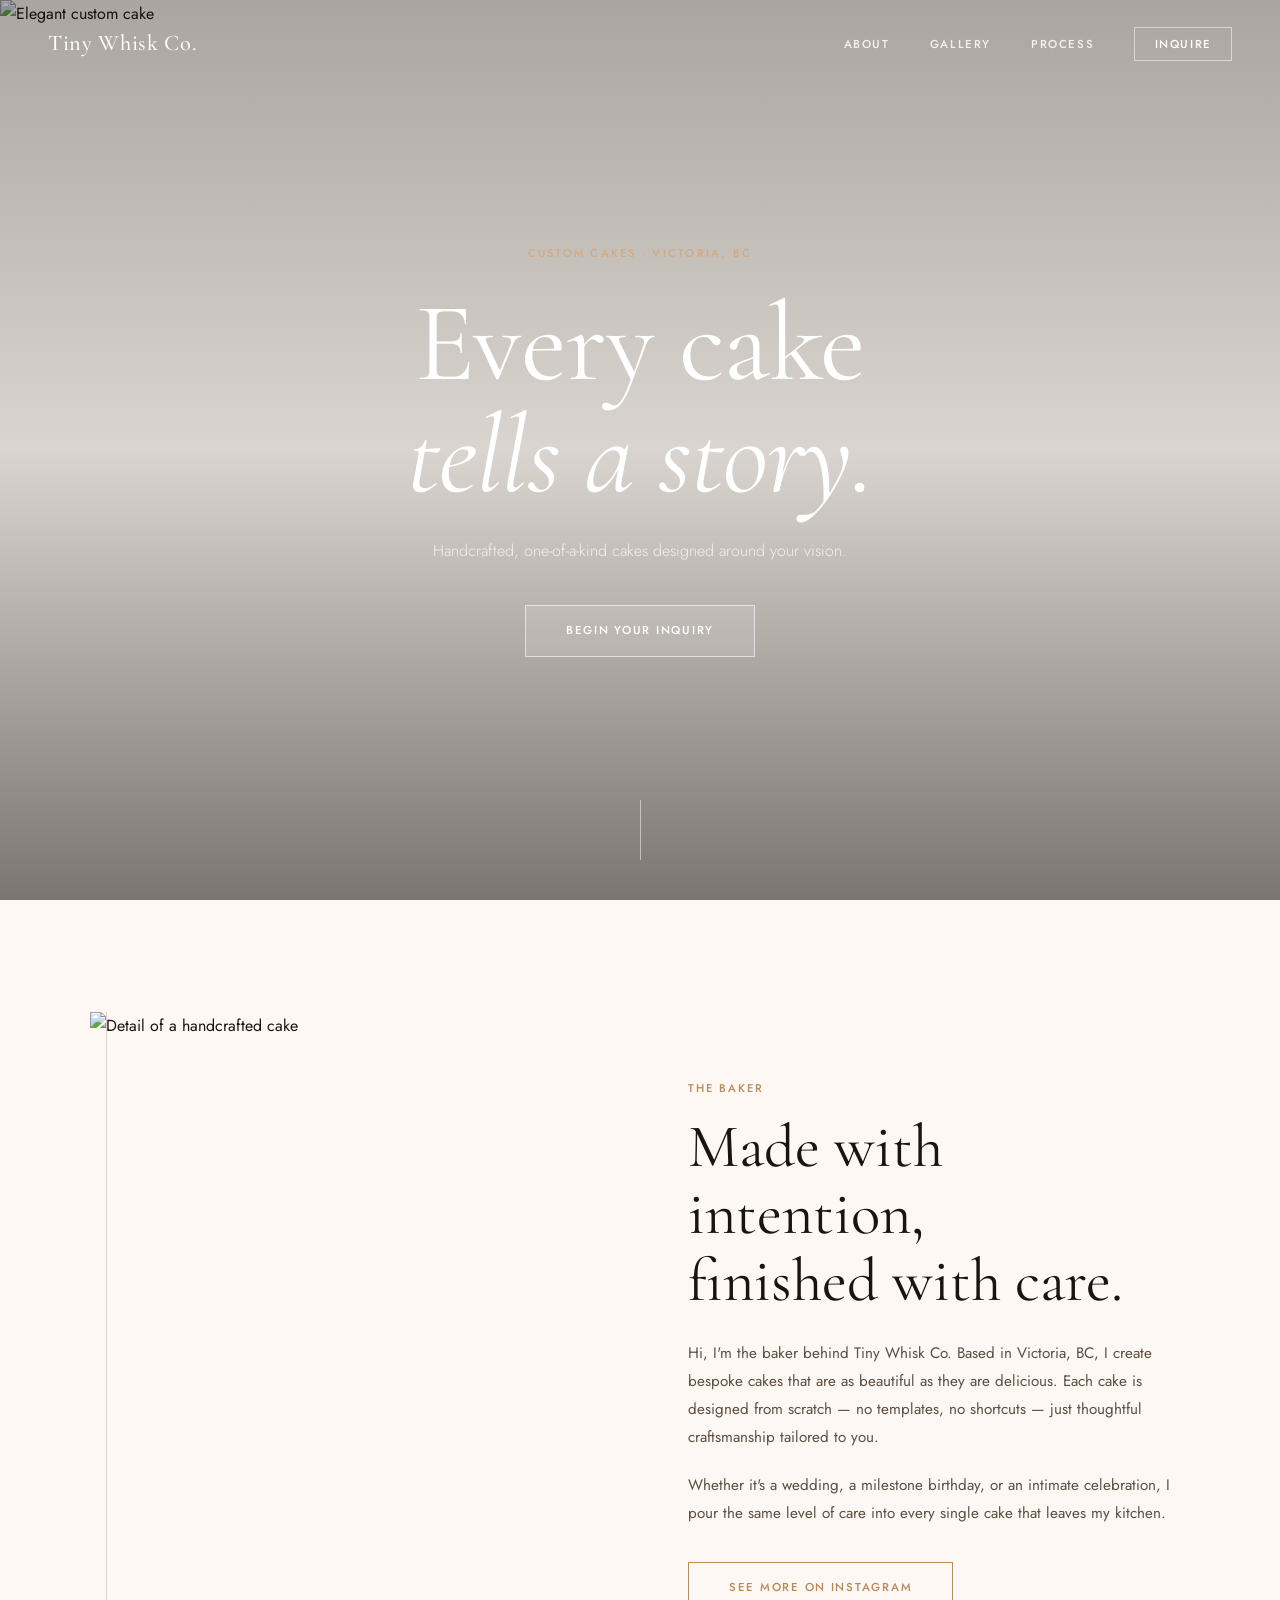
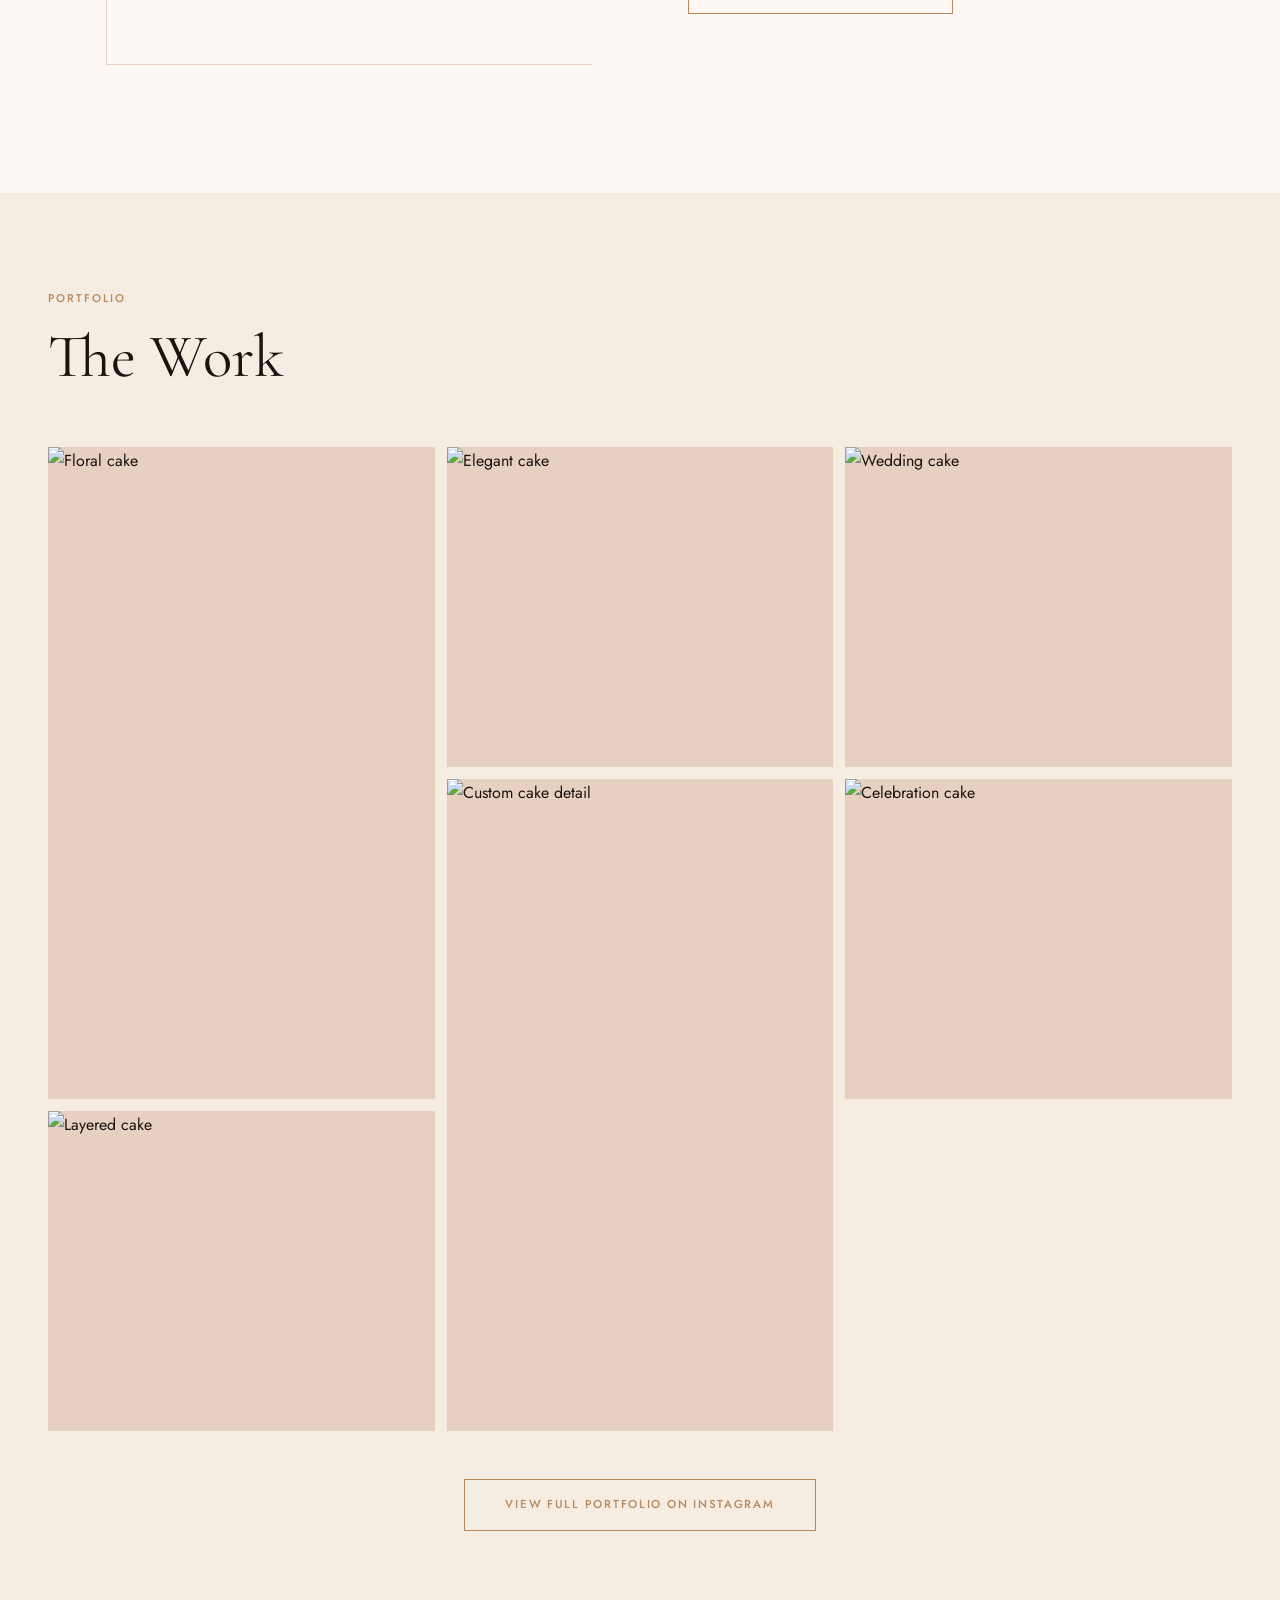
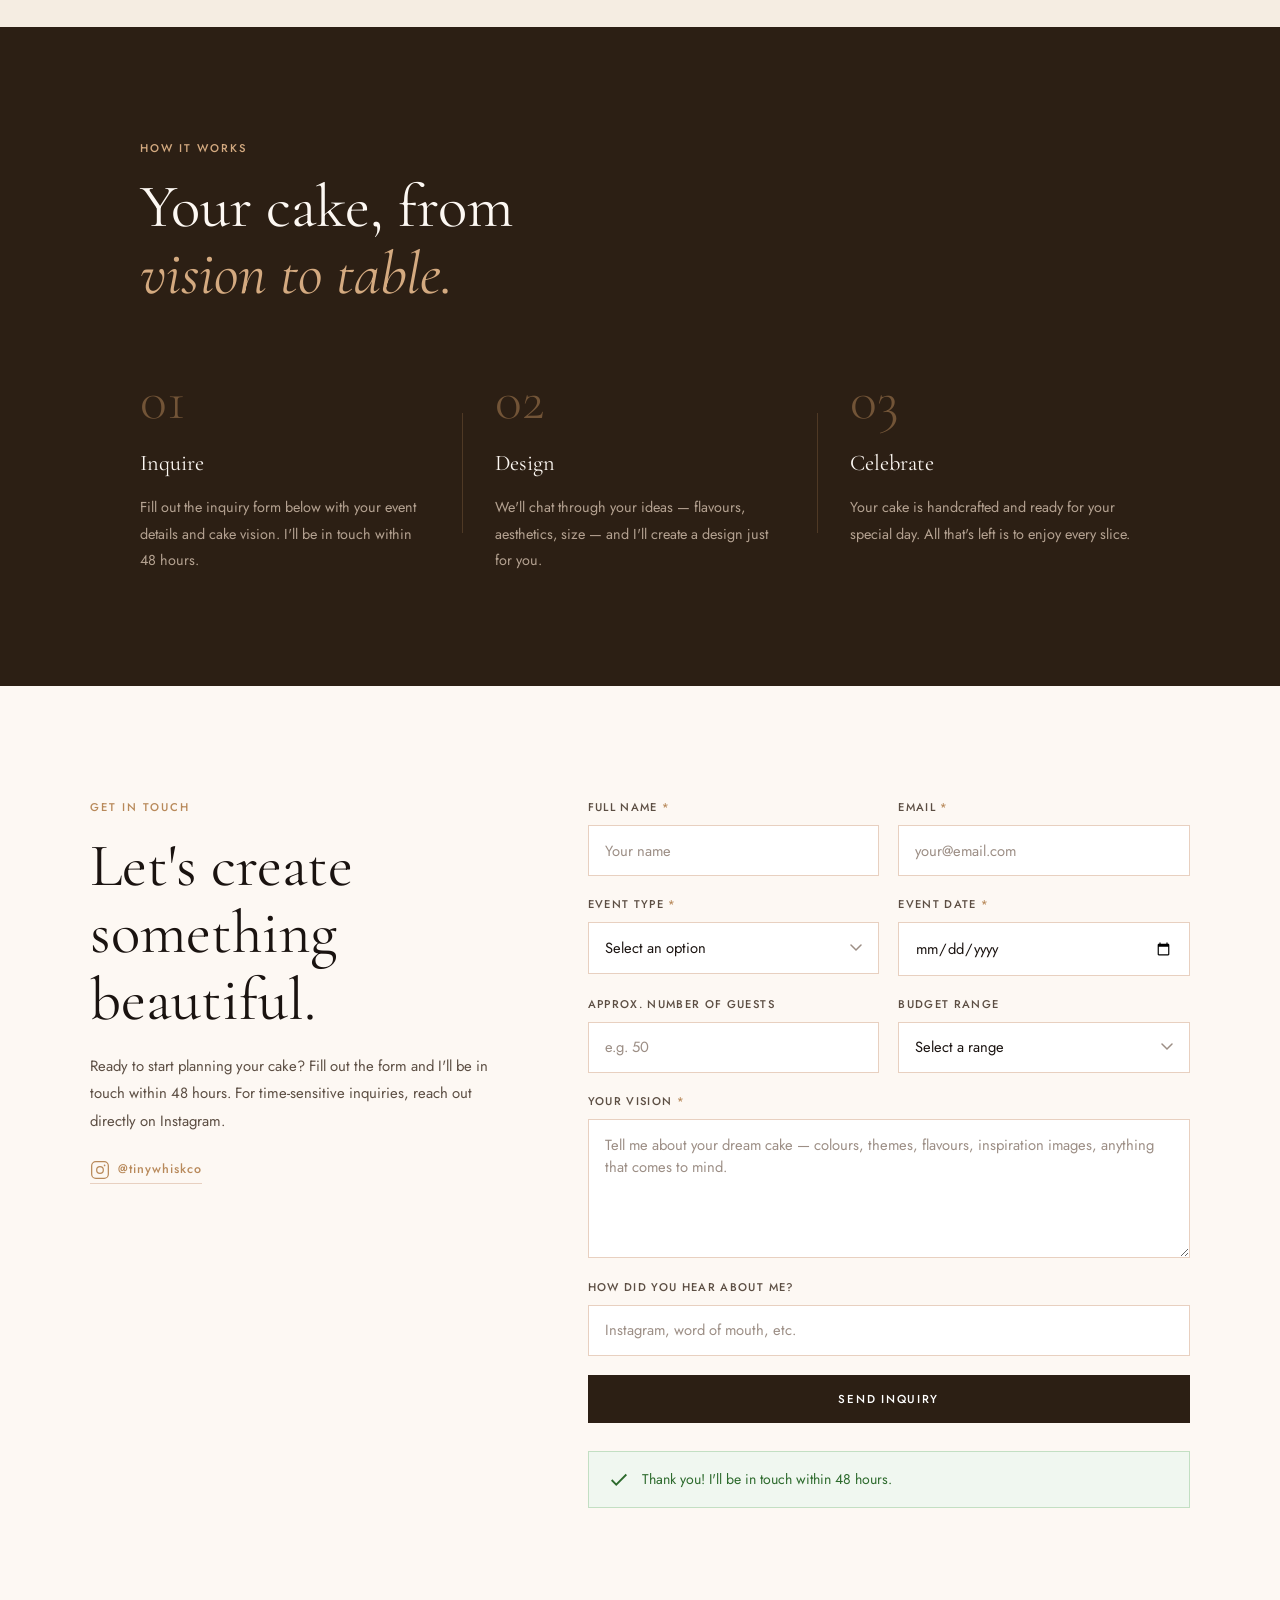
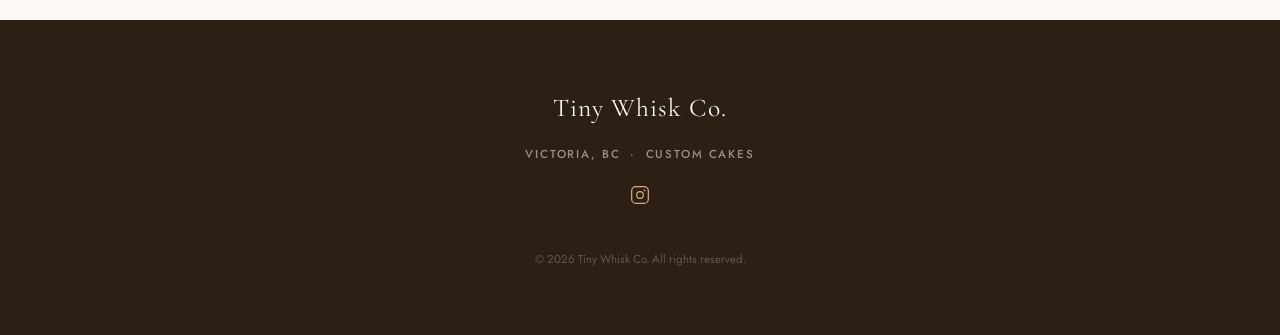
==== index.html @ 5c01516d "Initial website for Tiny Whisk Co. Includes hero, about, gallery, process, inquiry form, and footer " ====
<!DOCTYPE html>
<html lang="en">
<head>
  <meta charset="UTF-8" />
  <meta name="viewport" content="width=device-width, initial-scale=1.0" />
  <title>Tiny Whisk Co. — Custom Cakes, Victoria</title>
  <link rel="preconnect" href="https://fonts.googleapis.com" />
  <link rel="preconnect" href="https://fonts.gstatic.com" crossorigin />
  <link href="https://fonts.googleapis.com/css2?family=Cormorant+Garamond:ital,wght@0,300;0,400;0,500;0,600;1,300;1,400;1,500;1,600&family=Jost:wght@300;400;500;600&display=swap" rel="stylesheet" />
  <link rel="stylesheet" href="styles.css" />
</head>
<body>

  <!-- NAV -->
  <nav id="nav">
    <div class="nav-inner">
      <a href="#" class="nav-logo">Tiny Whisk Co.</a>
      <ul class="nav-links">
        <li><a href="#about">About</a></li>
        <li><a href="#gallery">Gallery</a></li>
        <li><a href="#process">Process</a></li>
        <li><a href="#inquire" class="nav-cta">Inquire</a></li>
      </ul>
      <button class="nav-hamburger" aria-label="Open menu">
        <span></span><span></span><span></span>
      </button>
    </div>
    <!-- Mobile menu -->
    <div class="nav-mobile">
      <ul>
        <li><a href="#about">About</a></li>
        <li><a href="#gallery">Gallery</a></li>
        <li><a href="#process">Process</a></li>
        <li><a href="#inquire">Inquire</a></li>
      </ul>
    </div>
  </nav>

  <!-- HERO -->
  <section id="hero">
    <div class="hero-media">
      <img
        src="https://images.unsplash.com/photo-1578985545062-69928b1d9587?w=1800&q=85&fit=crop"
        alt="Elegant custom cake"
        class="hero-img"
      />
      <div class="hero-overlay"></div>
    </div>
    <div class="hero-content">
      <p class="hero-eyebrow">Custom Cakes · Victoria, BC</p>
      <h1 class="hero-title">Every cake<br /><em>tells a story.</em></h1>
      <p class="hero-sub">Handcrafted, one-of-a-kind cakes designed around your vision.</p>
      <a href="#inquire" class="btn btn-light">Begin Your Inquiry</a>
    </div>
    <a href="#about" class="hero-scroll" aria-label="Scroll down">
      <span class="scroll-line"></span>
    </a>
  </section>

  <!-- ABOUT -->
  <section id="about">
    <div class="about-inner">
      <div class="about-image-wrap">
        <img
          src="https://images.unsplash.com/photo-1464349095431-e9a21285b5f3?w=900&q=85&fit=crop"
          alt="Detail of a handcrafted cake"
        />
      </div>
      <div class="about-text">
        <span class="label">The Baker</span>
        <h2>Made with intention,<br />finished with care.</h2>
        <p>
          Hi, I'm the baker behind Tiny Whisk Co. Based in Victoria, BC, I create
          bespoke cakes that are as beautiful as they are delicious. Each cake is
          designed from scratch — no templates, no shortcuts — just thoughtful
          craftsmanship tailored to you.
        </p>
        <p>
          Whether it's a wedding, a milestone birthday, or an intimate celebration,
          I pour the same level of care into every single cake that leaves my kitchen.
        </p>
        <a href="https://www.instagram.com/tinywhiskco" target="_blank" rel="noopener" class="btn btn-outline">
          See More on Instagram
        </a>
      </div>
    </div>
  </section>

  <!-- GALLERY -->
  <section id="gallery">
    <div class="section-header">
      <span class="label">Portfolio</span>
      <h2>The Work</h2>
    </div>
    <div class="gallery-grid">
      <div class="gallery-item tall">
        <img src="https://images.unsplash.com/photo-1621303837174-89787a7d4729?w=700&q=85&fit=crop" alt="Floral cake" />
      </div>
      <div class="gallery-item">
        <img src="https://images.unsplash.com/photo-1535141192574-5d4897c12636?w=700&q=85&fit=crop" alt="Elegant cake" />
      </div>
      <div class="gallery-item">
        <img src="https://images.unsplash.com/photo-1562440499-64c9a111f713?w=700&q=85&fit=crop" alt="Wedding cake" />
      </div>
      <div class="gallery-item tall">
        <img src="https://images.unsplash.com/photo-1586788680434-30d324b2d46f?w=700&q=85&fit=crop" alt="Custom cake detail" />
      </div>
      <div class="gallery-item">
        <img src="https://images.unsplash.com/photo-1571115177098-24ec42ed204d?w=700&q=85&fit=crop" alt="Celebration cake" />
      </div>
      <div class="gallery-item">
        <img src="https://images.unsplash.com/photo-1612809079591-3b4b96d59696?w=700&q=85&fit=crop" alt="Layered cake" />
      </div>
    </div>
    <div class="gallery-footer">
      <a href="https://www.instagram.com/tinywhiskco" target="_blank" rel="noopener" class="btn btn-outline">
        View Full Portfolio on Instagram
      </a>
    </div>
  </section>

  <!-- PROCESS -->
  <section id="process">
    <div class="process-inner">
      <div class="section-header section-header--light">
        <span class="label label--light">How It Works</span>
        <h2>Your cake, from<br /><em>vision to table.</em></h2>
      </div>
      <div class="process-steps">
        <div class="step">
          <div class="step-number">01</div>
          <h3>Inquire</h3>
          <p>Fill out the inquiry form below with your event details and cake vision. I'll be in touch within 48 hours.</p>
        </div>
        <div class="step-divider"></div>
        <div class="step">
          <div class="step-number">02</div>
          <h3>Design</h3>
          <p>We'll chat through your ideas — flavours, aesthetics, size — and I'll create a design just for you.</p>
        </div>
        <div class="step-divider"></div>
        <div class="step">
          <div class="step-number">03</div>
          <h3>Celebrate</h3>
          <p>Your cake is handcrafted and ready for your special day. All that's left is to enjoy every slice.</p>
        </div>
      </div>
    </div>
  </section>

  <!-- INQUIRY FORM -->
  <section id="inquire">
    <div class="inquire-inner">
      <div class="inquire-text">
        <span class="label">Get in Touch</span>
        <h2>Let's create<br />something beautiful.</h2>
        <p>Ready to start planning your cake? Fill out the form and I'll be in touch within 48 hours. For time-sensitive inquiries, reach out directly on Instagram.</p>
        <a href="https://www.instagram.com/tinywhiskco" target="_blank" rel="noopener" class="inquire-instagram">
          <svg width="20" height="20" viewBox="0 0 24 24" fill="none" stroke="currentColor" stroke-width="1.5"><rect x="2" y="2" width="20" height="20" rx="5"/><circle cx="12" cy="12" r="4"/><circle cx="17.5" cy="6.5" r="1" fill="currentColor" stroke="none"/></svg>
          @tinywhiskco
        </a>
      </div>
      <form id="inquiry-form" class="inquire-form" novalidate>
        <div class="form-row">
          <div class="form-group">
            <label for="name">Full Name <span>*</span></label>
            <input type="text" id="name" name="name" required placeholder="Your name" />
          </div>
          <div class="form-group">
            <label for="email">Email <span>*</span></label>
            <input type="email" id="email" name="email" required placeholder="your@email.com" />
          </div>
        </div>
        <div class="form-row">
          <div class="form-group">
            <label for="event-type">Event Type <span>*</span></label>
            <select id="event-type" name="event-type" required>
              <option value="" disabled selected>Select an option</option>
              <option>Wedding</option>
              <option>Birthday</option>
              <option>Baby Shower</option>
              <option>Anniversary</option>
              <option>Corporate Event</option>
              <option>Other</option>
            </select>
          </div>
          <div class="form-group">
            <label for="event-date">Event Date <span>*</span></label>
            <input type="date" id="event-date" name="event-date" required />
          </div>
        </div>
        <div class="form-row">
          <div class="form-group">
            <label for="servings">Approx. Number of Guests</label>
            <input type="number" id="servings" name="servings" placeholder="e.g. 50" min="1" />
          </div>
          <div class="form-group">
            <label for="budget">Budget Range</label>
            <select id="budget" name="budget">
              <option value="" disabled selected>Select a range</option>
              <option>$150 – $300</option>
              <option>$300 – $500</option>
              <option>$500 – $800</option>
              <option>$800+</option>
              <option>Not sure yet</option>
            </select>
          </div>
        </div>
        <div class="form-group">
          <label for="vision">Your Vision <span>*</span></label>
          <textarea id="vision" name="vision" required placeholder="Tell me about your dream cake — colours, themes, flavours, inspiration images, anything that comes to mind." rows="5"></textarea>
        </div>
        <div class="form-group">
          <label for="referral">How did you hear about me?</label>
          <input type="text" id="referral" name="referral" placeholder="Instagram, word of mouth, etc." />
        </div>
        <button type="submit" class="btn btn-dark btn-full">Send Inquiry</button>
        <div id="form-success" class="form-success" hidden>
          <svg width="22" height="22" viewBox="0 0 24 24" fill="none" stroke="currentColor" stroke-width="2"><path d="M20 6L9 17l-5-5"/></svg>
          Thank you! I'll be in touch within 48 hours.
        </div>
      </form>
    </div>
  </section>

  <!-- FOOTER -->
  <footer>
    <div class="footer-inner">
      <p class="footer-logo">Tiny Whisk Co.</p>
      <p class="footer-location">Victoria, BC &nbsp;·&nbsp; Custom Cakes</p>
      <a href="https://www.instagram.com/tinywhiskco" target="_blank" rel="noopener" class="footer-ig" aria-label="Instagram">
        <svg width="20" height="20" viewBox="0 0 24 24" fill="none" stroke="currentColor" stroke-width="1.5"><rect x="2" y="2" width="20" height="20" rx="5"/><circle cx="12" cy="12" r="4"/><circle cx="17.5" cy="6.5" r="1" fill="currentColor" stroke="none"/></svg>
      </a>
      <p class="footer-copy">&copy; 2026 Tiny Whisk Co. All rights reserved.</p>
    </div>
  </footer>

  <script src="script.js"></script>
</body>
</html>
---- styles.css ----
/* =========================================
   TINY WHISK CO. — styles.css
   ========================================= */

/* --- Reset & Base --- */
*, *::before, *::after { box-sizing: border-box; margin: 0; padding: 0; }

:root {
  --cream:      #FDF8F3;
  --cream-deep: #F5EDE2;
  --blush:      #E8D0C0;
  --gold:       #B8895A;
  --gold-light: #D4AA80;
  --bark:       #2C1F14;
  --text:       #1A1310;
  --text-mid:   #5C4E43;
  --text-light: #9C8E85;
  --white:      #FFFFFF;

  --font-serif: 'Cormorant Garamond', Georgia, serif;
  --font-sans:  'Jost', system-ui, sans-serif;

  --ease:       cubic-bezier(0.25, 0.1, 0.25, 1);
  --ease-out:   cubic-bezier(0.0, 0.0, 0.2, 1);
}

html { scroll-behavior: smooth; }

body {
  font-family: var(--font-sans);
  background: var(--cream);
  color: var(--text);
  font-size: 16px;
  line-height: 1.7;
  overflow-x: hidden;
  -webkit-font-smoothing: antialiased;
}

img { display: block; width: 100%; height: 100%; object-fit: cover; }

a { text-decoration: none; color: inherit; }

/* --- Typography helpers --- */
.label {
  display: block;
  font-family: var(--font-sans);
  font-size: 0.7rem;
  font-weight: 500;
  letter-spacing: 0.18em;
  text-transform: uppercase;
  color: var(--gold);
  margin-bottom: 1rem;
}
.label--light { color: var(--gold-light); }

h2 {
  font-family: var(--font-serif);
  font-size: clamp(2.2rem, 5vw, 3.8rem);
  font-weight: 400;
  line-height: 1.1;
  color: var(--text);
}
h2 em { font-style: italic; }

h3 {
  font-family: var(--font-serif);
  font-size: 1.5rem;
  font-weight: 400;
}

p {
  font-size: 0.95rem;
  color: var(--text-mid);
  line-height: 1.85;
}

/* --- Buttons --- */
.btn {
  display: inline-block;
  font-family: var(--font-sans);
  font-size: 0.72rem;
  font-weight: 500;
  letter-spacing: 0.15em;
  text-transform: uppercase;
  padding: 0.95rem 2.5rem;
  border: 1px solid transparent;
  transition: all 0.3s var(--ease);
  cursor: pointer;
}

.btn-light {
  background: rgba(255,255,255,0.12);
  border-color: rgba(255,255,255,0.6);
  color: var(--white);
  backdrop-filter: blur(6px);
}
.btn-light:hover {
  background: var(--white);
  color: var(--text);
  border-color: var(--white);
}

.btn-outline {
  background: transparent;
  border-color: var(--gold);
  color: var(--gold);
}
.btn-outline:hover {
  background: var(--gold);
  color: var(--white);
}

.btn-dark {
  background: var(--bark);
  border-color: var(--bark);
  color: var(--white);
}
.btn-dark:hover {
  background: var(--text);
  border-color: var(--text);
}

.btn-full { width: 100%; text-align: center; }

/* =========================================
   NAV
   ========================================= */
#nav {
  position: fixed;
  top: 0; left: 0; right: 0;
  z-index: 100;
  transition: background 0.4s var(--ease), box-shadow 0.4s var(--ease);
}
#nav.scrolled {
  background: rgba(253, 248, 243, 0.96);
  backdrop-filter: blur(12px);
  box-shadow: 0 1px 0 rgba(0,0,0,0.06);
}

.nav-inner {
  max-width: 1280px;
  margin: 0 auto;
  padding: 1.5rem 3rem;
  display: flex;
  align-items: center;
  justify-content: space-between;
}

.nav-logo {
  font-family: var(--font-serif);
  font-size: 1.4rem;
  font-weight: 500;
  color: var(--white);
  letter-spacing: 0.03em;
  transition: color 0.3s;
}
#nav.scrolled .nav-logo { color: var(--text); }

.nav-links {
  display: flex;
  list-style: none;
  gap: 2.5rem;
  align-items: center;
}
.nav-links a {
  font-size: 0.72rem;
  font-weight: 500;
  letter-spacing: 0.14em;
  text-transform: uppercase;
  color: rgba(255,255,255,0.85);
  transition: color 0.2s;
}
.nav-links a:hover { color: var(--white); }
#nav.scrolled .nav-links a { color: var(--text-mid); }
#nav.scrolled .nav-links a:hover { color: var(--text); }

.nav-cta {
  border: 1px solid rgba(255,255,255,0.5) !important;
  padding: 0.5rem 1.2rem;
  color: var(--white) !important;
  transition: background 0.2s, color 0.2s !important;
}
.nav-cta:hover { background: var(--white); color: var(--text) !important; }
#nav.scrolled .nav-cta {
  border-color: var(--gold) !important;
  color: var(--gold) !important;
}
#nav.scrolled .nav-cta:hover {
  background: var(--gold);
  color: var(--white) !important;
}

/* hamburger — hidden on desktop */
.nav-hamburger {
  display: none;
  flex-direction: column;
  gap: 5px;
  background: none;
  border: none;
  cursor: pointer;
  padding: 4px;
}
.nav-hamburger span {
  display: block;
  width: 24px;
  height: 1.5px;
  background: var(--white);
  transition: background 0.3s;
}
#nav.scrolled .nav-hamburger span { background: var(--text); }

/* mobile menu */
.nav-mobile {
  display: none;
  background: var(--cream);
  padding: 1.5rem 2rem 2rem;
  box-shadow: 0 8px 24px rgba(0,0,0,0.08);
}
.nav-mobile ul { list-style: none; }
.nav-mobile ul li { border-bottom: 1px solid var(--cream-deep); }
.nav-mobile ul li a {
  display: block;
  padding: 1rem 0;
  font-size: 0.78rem;
  font-weight: 500;
  letter-spacing: 0.14em;
  text-transform: uppercase;
  color: var(--text-mid);
}
.nav-mobile.open { display: block; }

/* =========================================
   HERO
   ========================================= */
#hero {
  position: relative;
  height: 100vh;
  min-height: 600px;
  display: flex;
  align-items: center;
  justify-content: center;
}

.hero-media {
  position: absolute;
  inset: 0;
}
.hero-img {
  width: 100%;
  height: 100%;
  object-fit: cover;
  object-position: center 30%;
}
.hero-overlay {
  position: absolute;
  inset: 0;
  background: linear-gradient(
    to bottom,
    rgba(18,10,5,0.35) 0%,
    rgba(18,10,5,0.15) 50%,
    rgba(18,10,5,0.55) 100%
  );
}

.hero-content {
  position: relative;
  z-index: 2;
  text-align: center;
  padding: 2rem;
  max-width: 700px;
  animation: fadeUp 1.2s var(--ease-out) both;
}
.hero-eyebrow {
  font-size: 0.7rem;
  font-weight: 500;
  letter-spacing: 0.2em;
  text-transform: uppercase;
  color: var(--gold-light);
  margin-bottom: 1.5rem;
}
.hero-title {
  font-family: var(--font-serif);
  font-size: clamp(3.5rem, 9vw, 7rem);
  font-weight: 400;
  line-height: 1.0;
  color: var(--white);
  margin-bottom: 1.5rem;
  letter-spacing: -0.01em;
}
.hero-title em { font-style: italic; }
.hero-sub {
  font-size: 1rem;
  color: rgba(255,255,255,0.8);
  margin-bottom: 2.5rem;
  font-weight: 300;
}
.hero-scroll {
  position: absolute;
  bottom: 2.5rem;
  left: 50%;
  transform: translateX(-50%);
  z-index: 2;
  display: flex;
  align-items: center;
  justify-content: center;
}
.scroll-line {
  display: block;
  width: 1px;
  height: 60px;
  background: rgba(255,255,255,0.5);
  animation: scrollPulse 2s ease-in-out infinite;
}

/* =========================================
   ABOUT
   ========================================= */
#about {
  padding: 7rem 3rem;
  background: var(--cream);
}
.about-inner {
  max-width: 1100px;
  margin: 0 auto;
  display: grid;
  grid-template-columns: 1fr 1fr;
  gap: 6rem;
  align-items: center;
}
.about-image-wrap {
  position: relative;
  aspect-ratio: 3 / 4;
  overflow: hidden;
}
.about-image-wrap img {
  transition: transform 0.8s var(--ease);
}
.about-image-wrap:hover img { transform: scale(1.04); }

.about-image-wrap::before {
  content: '';
  position: absolute;
  inset: -16px -16px 16px 16px;
  border: 1px solid var(--blush);
  z-index: -1;
}

.about-text h2 { margin-bottom: 1.5rem; }
.about-text p { margin-bottom: 1.2rem; }
.about-text .btn { margin-top: 1rem; }

/* =========================================
   GALLERY
   ========================================= */
#gallery {
  padding: 6rem 3rem;
  background: var(--cream-deep);
}
.section-header {
  max-width: 1280px;
  margin: 0 auto 3.5rem;
}
.section-header h2 { margin-top: 0; }

.gallery-grid {
  max-width: 1280px;
  margin: 0 auto;
  display: grid;
  grid-template-columns: repeat(3, 1fr);
  grid-auto-rows: 320px;
  gap: 12px;
}
.gallery-item {
  overflow: hidden;
  background: var(--blush);
}
.gallery-item img {
  transition: transform 0.7s var(--ease);
}
.gallery-item:hover img { transform: scale(1.06); }
.gallery-item.tall { grid-row: span 2; }

.gallery-footer {
  max-width: 1280px;
  margin: 3rem auto 0;
  text-align: center;
}

/* =========================================
   PROCESS
   ========================================= */
#process {
  padding: 7rem 3rem;
  background: var(--bark);
}
.process-inner {
  max-width: 1000px;
  margin: 0 auto;
}
.section-header--light h2 { color: var(--cream); }
.section-header--light h2 em { color: var(--gold-light); }

.process-steps {
  display: flex;
  align-items: flex-start;
  gap: 0;
  margin-top: 4rem;
}
.step {
  flex: 1;
  padding: 0 2rem;
}
.step:first-child { padding-left: 0; }
.step:last-child { padding-right: 0; }

.step-number {
  font-family: var(--font-serif);
  font-size: 3.5rem;
  font-weight: 300;
  color: var(--gold);
  opacity: 0.5;
  line-height: 1;
  margin-bottom: 1rem;
}
.step h3 {
  color: var(--cream);
  margin-bottom: 0.75rem;
  font-size: 1.4rem;
}
.step p {
  color: rgba(253, 232, 212, 0.65);
  font-size: 0.9rem;
}

.step-divider {
  width: 1px;
  height: 120px;
  background: rgba(184, 137, 90, 0.25);
  align-self: center;
  flex-shrink: 0;
}

/* =========================================
   INQUIRY
   ========================================= */
#inquire {
  padding: 7rem 3rem;
  background: var(--cream);
}
.inquire-inner {
  max-width: 1100px;
  margin: 0 auto;
  display: grid;
  grid-template-columns: 1fr 1.5fr;
  gap: 6rem;
  align-items: start;
}
.inquire-text h2 { margin-bottom: 1.2rem; }
.inquire-text p { margin-bottom: 1.5rem; font-size: 0.93rem; }

.inquire-instagram {
  display: inline-flex;
  align-items: center;
  gap: 0.5rem;
  font-size: 0.78rem;
  font-weight: 500;
  letter-spacing: 0.08em;
  color: var(--gold);
  border-bottom: 1px solid var(--blush);
  padding-bottom: 2px;
  transition: color 0.2s, border-color 0.2s;
}
.inquire-instagram:hover { color: var(--text); border-color: var(--text); }

/* Form */
.inquire-form {
  display: flex;
  flex-direction: column;
  gap: 1.2rem;
}
.form-row {
  display: grid;
  grid-template-columns: 1fr 1fr;
  gap: 1.2rem;
}
.form-group {
  display: flex;
  flex-direction: column;
  gap: 0.5rem;
}
.form-group label {
  font-size: 0.7rem;
  font-weight: 500;
  letter-spacing: 0.12em;
  text-transform: uppercase;
  color: var(--text-mid);
}
.form-group label span { color: var(--gold); }

.form-group input,
.form-group select,
.form-group textarea {
  font-family: var(--font-sans);
  font-size: 0.92rem;
  color: var(--text);
  background: var(--white);
  border: 1px solid var(--blush);
  padding: 0.85rem 1rem;
  outline: none;
  transition: border-color 0.2s;
  -webkit-appearance: none;
  border-radius: 0;
  width: 100%;
}
.form-group input::placeholder,
.form-group textarea::placeholder { color: var(--text-light); }

.form-group input:focus,
.form-group select:focus,
.form-group textarea:focus {
  border-color: var(--gold);
}
.form-group input.error,
.form-group select.error,
.form-group textarea.error {
  border-color: #c0392b;
}

.form-group textarea { resize: vertical; }
.form-group select { cursor: pointer; background-image: url("data:image/svg+xml,%3Csvg xmlns='http://www.w3.org/2000/svg' width='12' height='8' viewBox='0 0 12 8'%3E%3Cpath d='M1 1l5 5 5-5' stroke='%239C8E85' stroke-width='1.5' fill='none' stroke-linecap='round'/%3E%3C/svg%3E"); background-repeat: no-repeat; background-position: right 1rem center; padding-right: 2.5rem; }

.form-success {
  display: flex;
  align-items: center;
  gap: 0.75rem;
  padding: 1rem 1.2rem;
  background: #f0f7f0;
  border: 1px solid #c3dfc3;
  color: #2d6a2d;
  font-size: 0.88rem;
  margin-top: 0.5rem;
}

/* =========================================
   FOOTER
   ========================================= */
footer {
  background: var(--bark);
  padding: 4rem 3rem;
}
.footer-inner {
  max-width: 600px;
  margin: 0 auto;
  text-align: center;
  display: flex;
  flex-direction: column;
  align-items: center;
  gap: 0.75rem;
}
.footer-logo {
  font-family: var(--font-serif);
  font-size: 1.6rem;
  font-weight: 400;
  color: var(--cream);
  letter-spacing: 0.04em;
}
.footer-location {
  font-size: 0.72rem;
  font-weight: 500;
  letter-spacing: 0.16em;
  text-transform: uppercase;
  color: var(--text-light);
}
.footer-ig {
  color: var(--gold-light);
  margin: 0.5rem 0;
  transition: color 0.2s;
}
.footer-ig:hover { color: var(--white); }
.footer-copy {
  font-size: 0.72rem;
  color: rgba(156,142,133,0.5);
  margin-top: 1rem;
}

/* =========================================
   ANIMATIONS
   ========================================= */
@keyframes fadeUp {
  from { opacity: 0; transform: translateY(24px); }
  to   { opacity: 1; transform: translateY(0); }
}
@keyframes scrollPulse {
  0%, 100% { opacity: 0.5; transform: scaleY(1); }
  50%       { opacity: 1;   transform: scaleY(1.2); transform-origin: top; }
}

.fade-up {
  opacity: 0;
  transform: translateY(30px);
  transition: opacity 0.8s var(--ease-out), transform 0.8s var(--ease-out);
}
.fade-up.visible {
  opacity: 1;
  transform: translateY(0);
}

/* =========================================
   RESPONSIVE
   ========================================= */
@media (max-width: 900px) {
  .nav-inner { padding: 1.2rem 2rem; }
  .nav-links { display: none; }
  .nav-hamburger { display: flex; }

  #about { padding: 5rem 2rem; }
  .about-inner {
    grid-template-columns: 1fr;
    gap: 3rem;
  }
  .about-image-wrap { aspect-ratio: 4 / 3; }

  #gallery { padding: 5rem 2rem; }
  .gallery-grid {
    grid-template-columns: repeat(2, 1fr);
    grid-auto-rows: 260px;
  }

  #process { padding: 5rem 2rem; }
  .process-steps {
    flex-direction: column;
    gap: 2.5rem;
  }
  .step { padding: 0; }
  .step-divider { width: 60px; height: 1px; }

  #inquire { padding: 5rem 2rem; }
  .inquire-inner {
    grid-template-columns: 1fr;
    gap: 3rem;
  }

  footer { padding: 3rem 2rem; }
}

@media (max-width: 600px) {
  .hero-title { font-size: clamp(3rem, 14vw, 5rem); }

  .gallery-grid {
    grid-template-columns: 1fr;
    grid-auto-rows: 280px;
  }
  .gallery-item.tall { grid-row: span 1; }

  .form-row { grid-template-columns: 1fr; }

  #about, #gallery, #process, #inquire { padding: 4rem 1.5rem; }
}
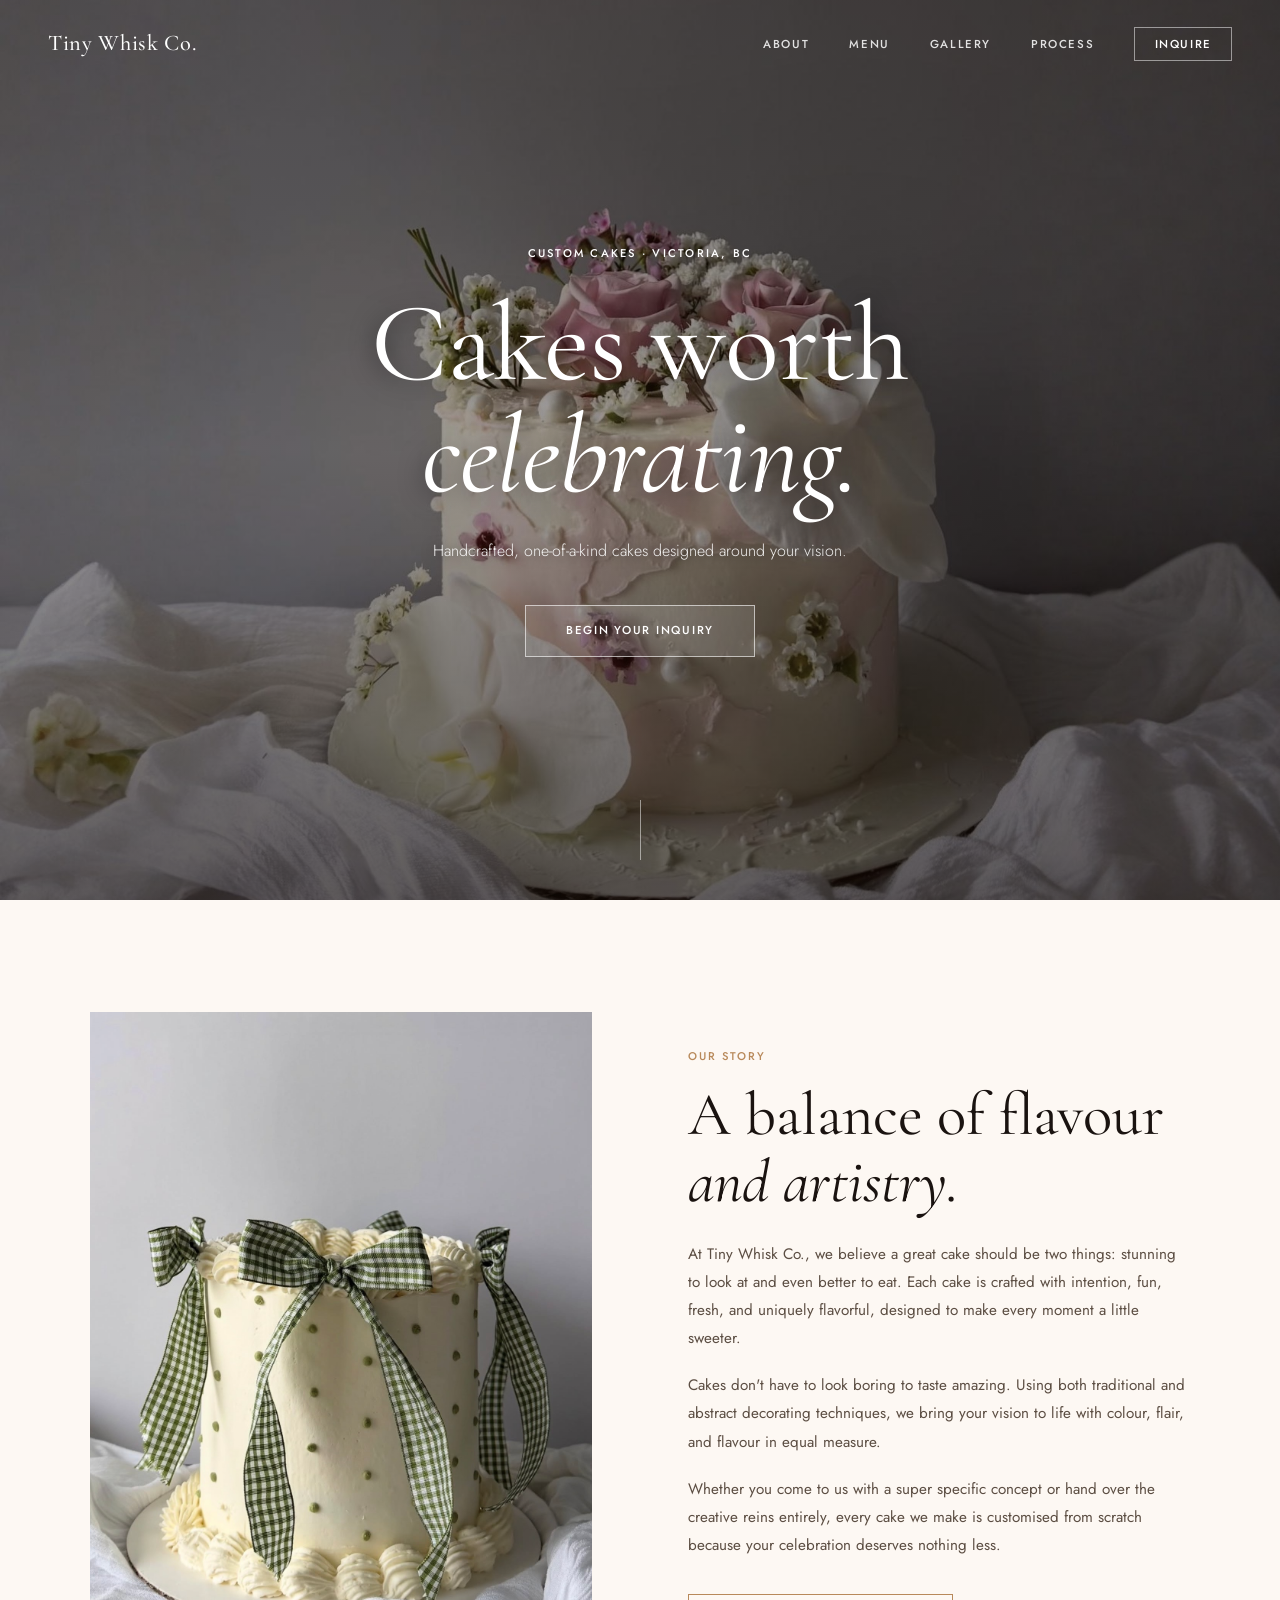
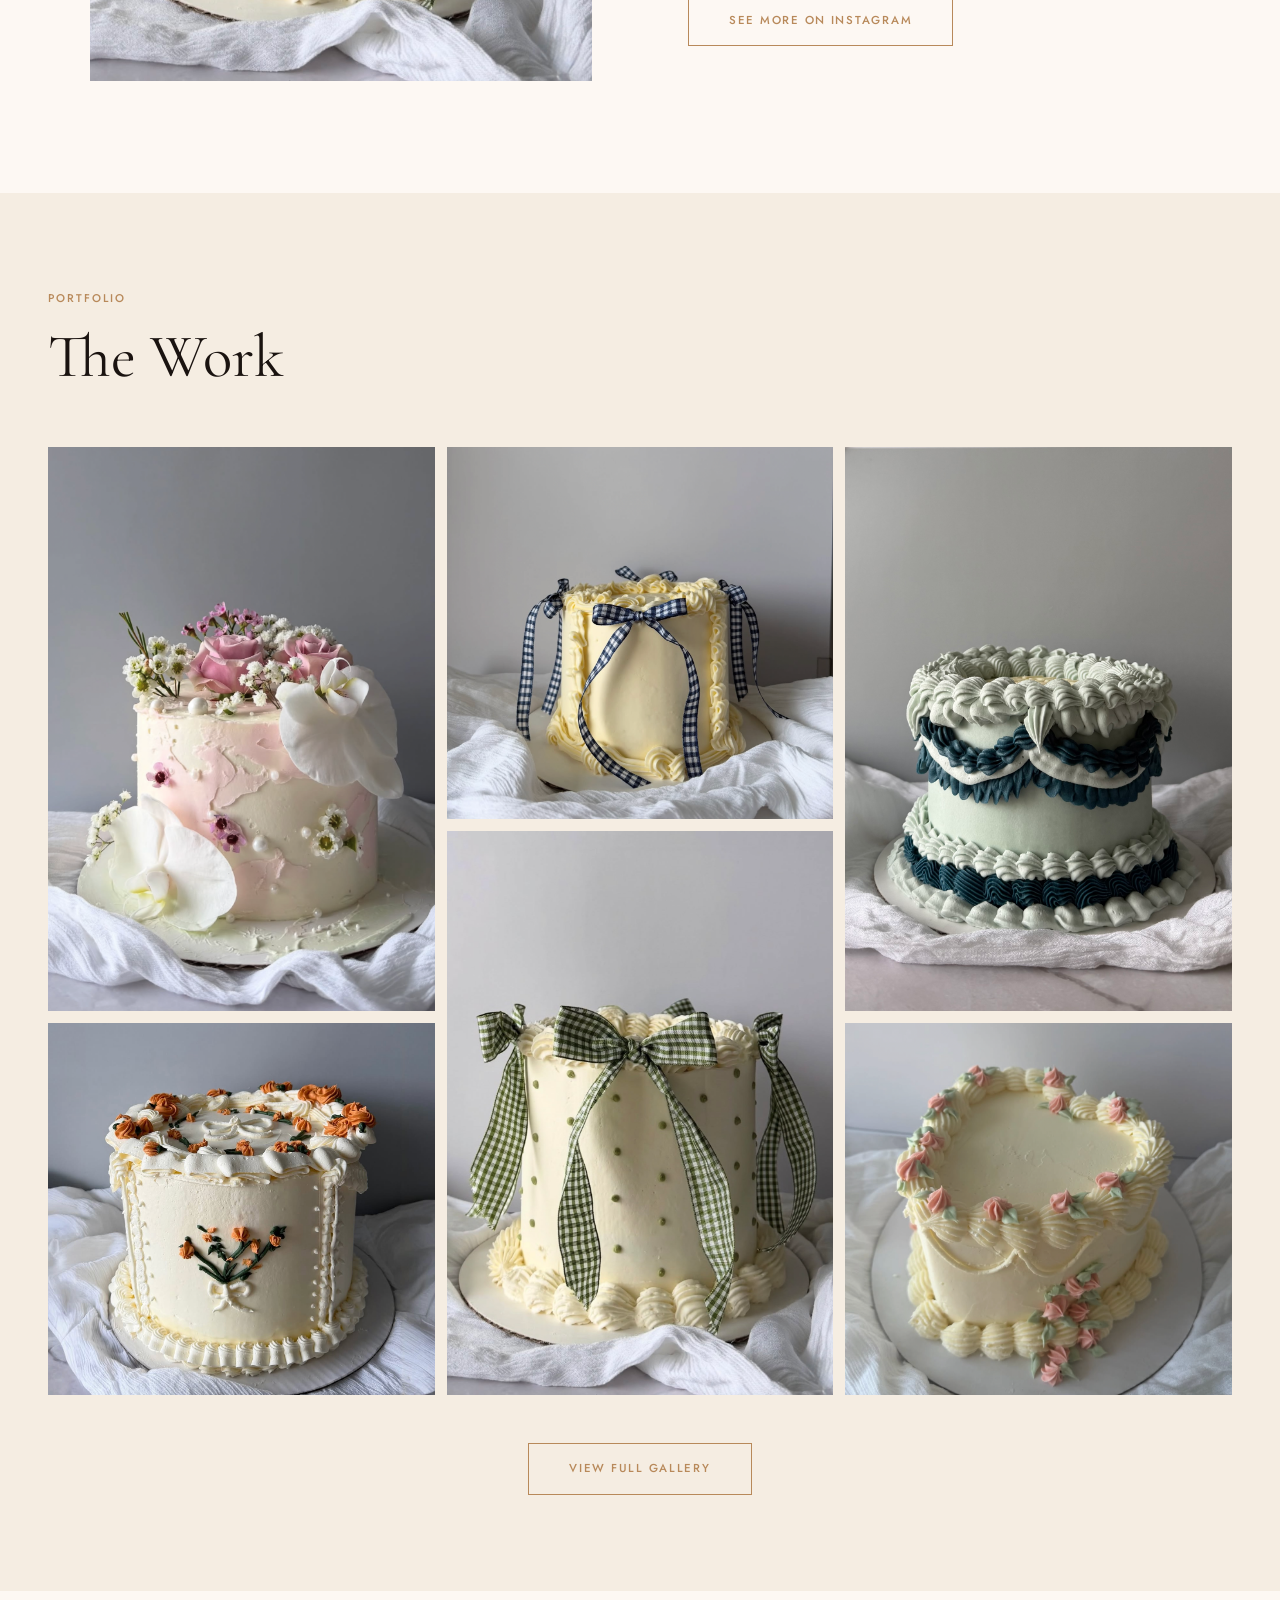
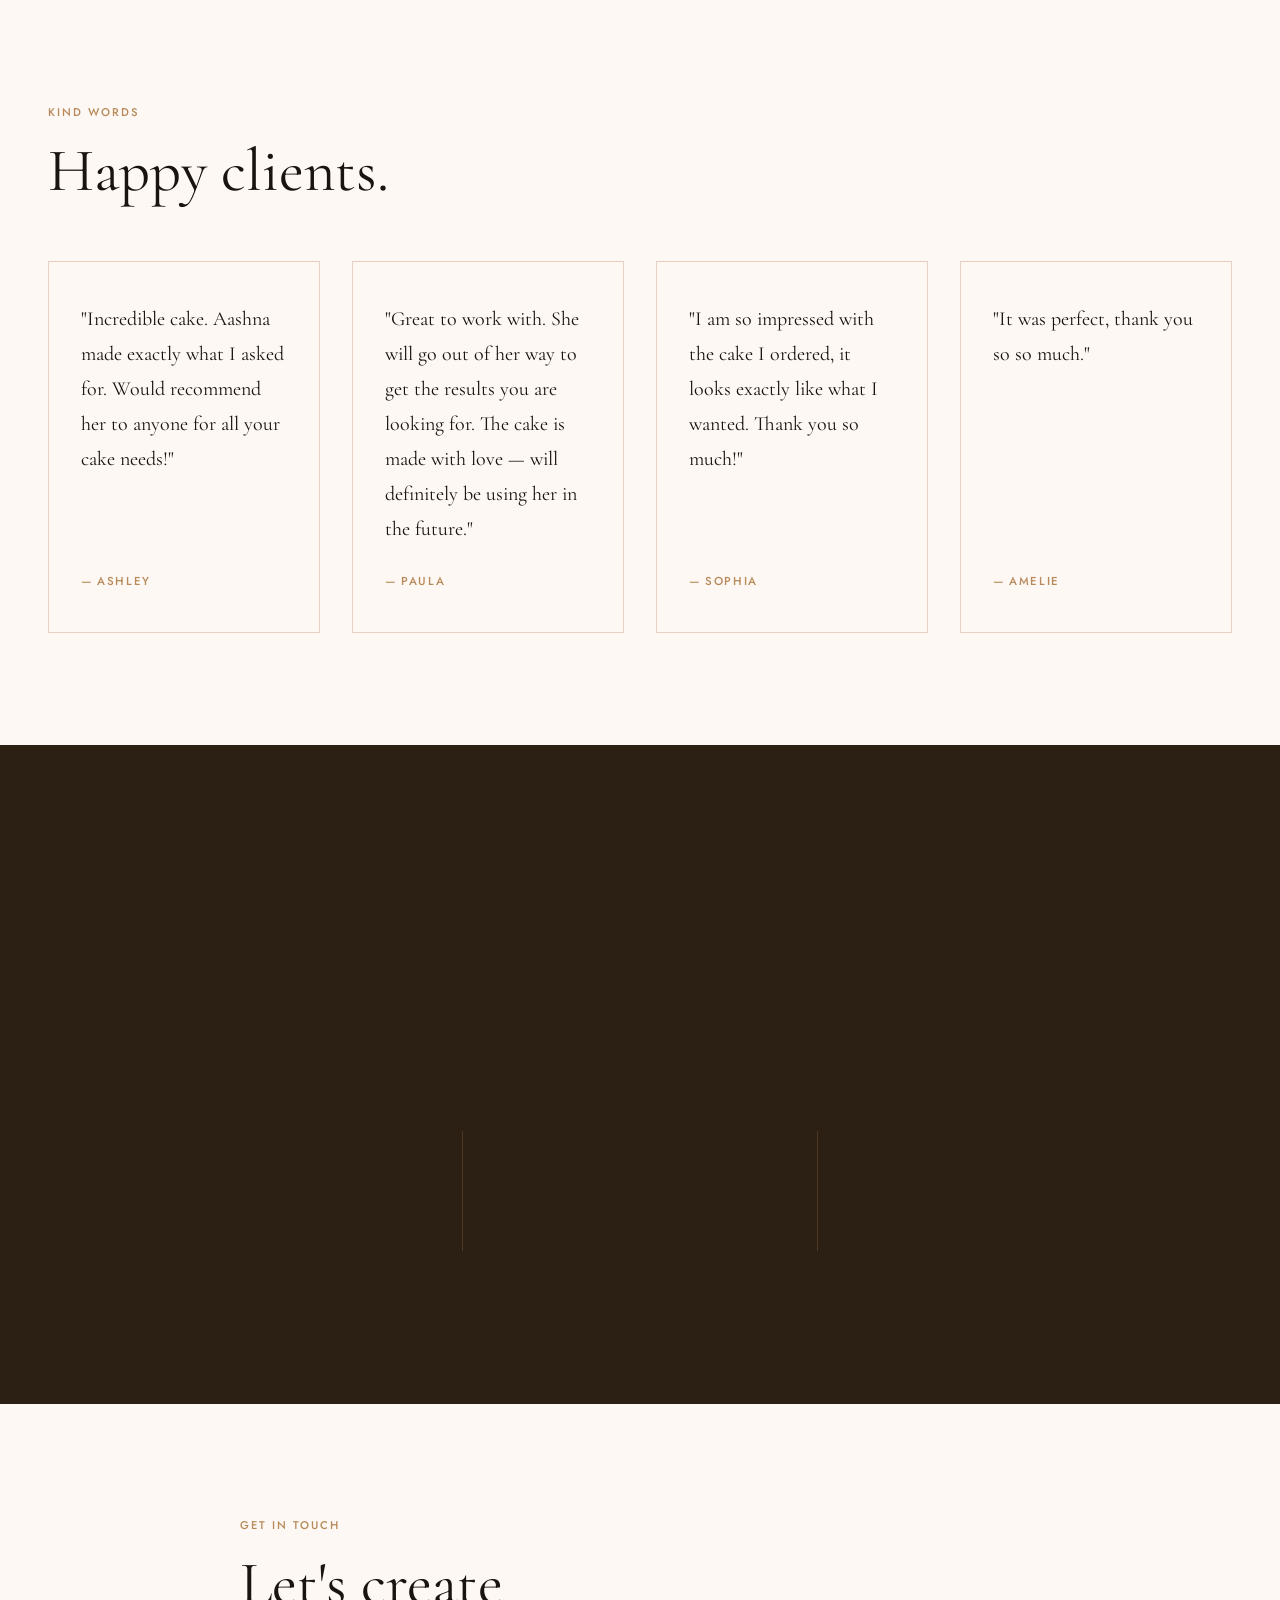
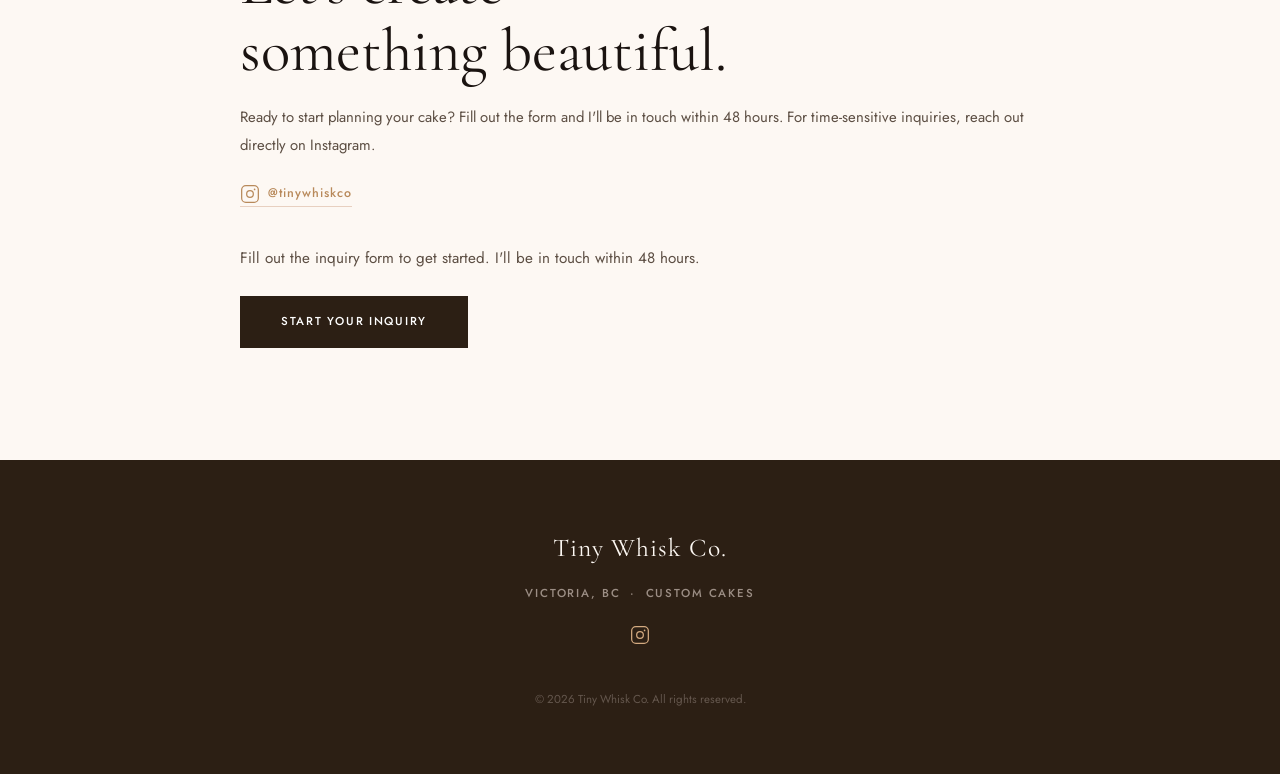
==== commit 9efd9471: "Add gallery, menu pages and update content with real cake photos - Created separate gallery.html and" ====
--- a/index.html
+++ b/index.html
@@ -17,11 +17,12 @@
       <a href="#" class="nav-logo">Tiny Whisk Co.</a>
       <ul class="nav-links">
         <li><a href="#about">About</a></li>
-        <li><a href="#gallery">Gallery</a></li>
+        <li><a href="menu.html">Menu</a></li>
+        <li><a href="gallery.html">Gallery</a></li>
         <li><a href="#process">Process</a></li>
         <li><a href="#inquire" class="nav-cta">Inquire</a></li>
       </ul>
-      <button class="nav-hamburger" aria-label="Open menu">
+<button class="nav-hamburger" aria-label="Open menu">
         <span></span><span></span><span></span>
       </button>
     </div>
@@ -29,7 +30,8 @@
     <div class="nav-mobile">
       <ul>
         <li><a href="#about">About</a></li>
-        <li><a href="#gallery">Gallery</a></li>
+        <li><a href="menu.html">Menu</a></li>
+        <li><a href="gallery.html">Gallery</a></li>
         <li><a href="#process">Process</a></li>
         <li><a href="#inquire">Inquire</a></li>
       </ul>
@@ -39,16 +41,16 @@
   <!-- HERO -->
   <section id="hero">
     <div class="hero-media">
-      <img
-        src="https://images.unsplash.com/photo-1578985545062-69928b1d9587?w=1800&q=85&fit=crop"
-        alt="Elegant custom cake"
+<img
+        src="images/cake3.jpg"
+        alt="Elegant custom cake by Tiny Whisk Co."
         class="hero-img"
       />
       <div class="hero-overlay"></div>
     </div>
     <div class="hero-content">
       <p class="hero-eyebrow">Custom Cakes · Victoria, BC</p>
-      <h1 class="hero-title">Every cake<br /><em>tells a story.</em></h1>
+      <h1 class="hero-title">Cakes worth<br /><em>celebrating.</em></h1>
       <p class="hero-sub">Handcrafted, one-of-a-kind cakes designed around your vision.</p>
       <a href="#inquire" class="btn btn-light">Begin Your Inquiry</a>
     </div>
@@ -62,22 +64,21 @@
     <div class="about-inner">
       <div class="about-image-wrap">
         <img
-          src="https://images.unsplash.com/photo-1464349095431-e9a21285b5f3?w=900&q=85&fit=crop"
-          alt="Detail of a handcrafted cake"
+          src="images/cake-about.jpg"
+          alt="Custom cake by Tiny Whisk Co."
         />
       </div>
       <div class="about-text">
-        <span class="label">The Baker</span>
-        <h2>Made with intention,<br />finished with care.</h2>
+        <span class="label">Our Story</span>
+        <h2>A balance of flavour<br /><em>and artistry.</em></h2>
         <p>
-          Hi, I'm the baker behind Tiny Whisk Co. Based in Victoria, BC, I create
-          bespoke cakes that are as beautiful as they are delicious. Each cake is
-          designed from scratch — no templates, no shortcuts — just thoughtful
-          craftsmanship tailored to you.
+          At Tiny Whisk Co., we believe a great cake should be two things: stunning to look at and even better to eat. Each cake is crafted with intention, fun, fresh, and uniquely flavorful, designed to make every moment a little sweeter.
         </p>
         <p>
-          Whether it's a wedding, a milestone birthday, or an intimate celebration,
-          I pour the same level of care into every single cake that leaves my kitchen.
+          Cakes don't have to look boring to taste amazing. Using both traditional and abstract decorating techniques, we bring your vision to life with colour, flair, and flavour in equal measure.
+        </p>
+        <p>
+          Whether you come to us with a super specific concept or hand over the creative reins entirely, every cake we make is customised from scratch because your celebration deserves nothing less.
         </p>
         <a href="https://www.instagram.com/tinywhiskco" target="_blank" rel="noopener" class="btn btn-outline">
           See More on Instagram
@@ -94,28 +95,66 @@
     </div>
     <div class="gallery-grid">
       <div class="gallery-item tall">
-        <img src="https://images.unsplash.com/photo-1621303837174-89787a7d4729?w=700&q=85&fit=crop" alt="Floral cake" />
+        <img src="images/cake1.png" alt="Custom cake by Tiny Whisk Co." />
       </div>
       <div class="gallery-item">
-        <img src="https://images.unsplash.com/photo-1535141192574-5d4897c12636?w=700&q=85&fit=crop" alt="Elegant cake" />
+        <img src="images/cake11.png" alt="Custom cake by Tiny Whisk Co." />
+      </div>
+      <div class="gallery-item tall">
+        <img src="images/cake16.jpg" alt="Custom cake by Tiny Whisk Co." />
+      </div>
+      <div class="gallery-item tall">
+        <img src="images/cake-about.jpg" alt="Custom cake by Tiny Whisk Co." />
       </div>
       <div class="gallery-item">
-        <img src="https://images.unsplash.com/photo-1562440499-64c9a111f713?w=700&q=85&fit=crop" alt="Wedding cake" />
-      </div>
-      <div class="gallery-item tall">
-        <img src="https://images.unsplash.com/photo-1586788680434-30d324b2d46f?w=700&q=85&fit=crop" alt="Custom cake detail" />
+        <img src="images/cake17.png" alt="Custom cake by Tiny Whisk Co." style="object-position: center 70%;" />
       </div>
       <div class="gallery-item">
-        <img src="https://images.unsplash.com/photo-1571115177098-24ec42ed204d?w=700&q=85&fit=crop" alt="Celebration cake" />
-      </div>
-      <div class="gallery-item">
-        <img src="https://images.unsplash.com/photo-1612809079591-3b4b96d59696?w=700&q=85&fit=crop" alt="Layered cake" />
-      </div>
-    </div>
+        <img src="images/cake12.png" alt="Custom cake by Tiny Whisk Co." style="object-position: center 85%;" />
+      </div>
+    </div>
+    <!-- Lightbox -->
+    <div id="lightbox" hidden>
+      <button class="lb-close" aria-label="Close">&times;</button>
+      <button class="lb-prev" aria-label="Previous">&#8592;</button>
+      <button class="lb-next" aria-label="Next">&#8594;</button>
+      <div class="lb-img-wrap">
+        <img id="lb-img" src="" alt="" />
+      </div>
+    </div>
+
     <div class="gallery-footer">
-      <a href="https://www.instagram.com/tinywhiskco" target="_blank" rel="noopener" class="btn btn-outline">
-        View Full Portfolio on Instagram
+      <a href="gallery.html" class="btn btn-outline">
+        View Full Gallery
       </a>
+    </div>
+  </section>
+
+  <!-- TESTIMONIALS -->
+  <section id="testimonials">
+    <div class="testimonials-inner">
+      <div class="section-header">
+        <span class="label">Kind Words</span>
+        <h2>Happy clients.</h2>
+      </div>
+      <div class="testimonials-grid">
+        <div class="testimonial">
+          <p class="testimonial-text">"Incredible cake. Aashna made exactly what I asked for. Would recommend her to anyone for all your cake needs!"</p>
+          <p class="testimonial-author">— Ashley</p>
+        </div>
+        <div class="testimonial">
+          <p class="testimonial-text">"Great to work with. She will go out of her way to get the results you are looking for. The cake is made with love — will definitely be using her in the future."</p>
+          <p class="testimonial-author">— Paula</p>
+        </div>
+        <div class="testimonial">
+          <p class="testimonial-text">"I am so impressed with the cake I ordered, it looks exactly like what I wanted. Thank you so much!"</p>
+          <p class="testimonial-author">— Sophia</p>
+        </div>
+        <div class="testimonial">
+          <p class="testimonial-text">"It was perfect, thank you so so much."</p>
+          <p class="testimonial-author">— Amelie</p>
+        </div>
+      </div>
     </div>
   </section>
 
@@ -160,66 +199,10 @@
           @tinywhiskco
         </a>
       </div>
-      <form id="inquiry-form" class="inquire-form" novalidate>
-        <div class="form-row">
-          <div class="form-group">
-            <label for="name">Full Name <span>*</span></label>
-            <input type="text" id="name" name="name" required placeholder="Your name" />
-          </div>
-          <div class="form-group">
-            <label for="email">Email <span>*</span></label>
-            <input type="email" id="email" name="email" required placeholder="your@email.com" />
-          </div>
-        </div>
-        <div class="form-row">
-          <div class="form-group">
-            <label for="event-type">Event Type <span>*</span></label>
-            <select id="event-type" name="event-type" required>
-              <option value="" disabled selected>Select an option</option>
-              <option>Wedding</option>
-              <option>Birthday</option>
-              <option>Baby Shower</option>
-              <option>Anniversary</option>
-              <option>Corporate Event</option>
-              <option>Other</option>
-            </select>
-          </div>
-          <div class="form-group">
-            <label for="event-date">Event Date <span>*</span></label>
-            <input type="date" id="event-date" name="event-date" required />
-          </div>
-        </div>
-        <div class="form-row">
-          <div class="form-group">
-            <label for="servings">Approx. Number of Guests</label>
-            <input type="number" id="servings" name="servings" placeholder="e.g. 50" min="1" />
-          </div>
-          <div class="form-group">
-            <label for="budget">Budget Range</label>
-            <select id="budget" name="budget">
-              <option value="" disabled selected>Select a range</option>
-              <option>$150 – $300</option>
-              <option>$300 – $500</option>
-              <option>$500 – $800</option>
-              <option>$800+</option>
-              <option>Not sure yet</option>
-            </select>
-          </div>
-        </div>
-        <div class="form-group">
-          <label for="vision">Your Vision <span>*</span></label>
-          <textarea id="vision" name="vision" required placeholder="Tell me about your dream cake — colours, themes, flavours, inspiration images, anything that comes to mind." rows="5"></textarea>
-        </div>
-        <div class="form-group">
-          <label for="referral">How did you hear about me?</label>
-          <input type="text" id="referral" name="referral" placeholder="Instagram, word of mouth, etc." />
-        </div>
-        <button type="submit" class="btn btn-dark btn-full">Send Inquiry</button>
-        <div id="form-success" class="form-success" hidden>
-          <svg width="22" height="22" viewBox="0 0 24 24" fill="none" stroke="currentColor" stroke-width="2"><path d="M20 6L9 17l-5-5"/></svg>
-          Thank you! I'll be in touch within 48 hours.
-        </div>
-      </form>
+      <div class="inquire-cta">
+        <p>Fill out the inquiry form to get started. I'll be in touch within 48 hours.</p>
+        <a href="https://forms.gle/R8M9uXKpsNphLvvo7" target="_blank" rel="noopener" class="btn btn-dark">Start Your Inquiry</a>
+      </div>
     </div>
   </section>
 
--- a/styles.css
+++ b/styles.css
@@ -26,6 +26,7 @@
 
 html { scroll-behavior: smooth; }
 
+
 body {
   font-family: var(--font-sans);
   background: var(--cream);
@@ -244,27 +245,30 @@
 .hero-media {
   position: absolute;
   inset: 0;
-}
+  overflow: hidden;
+}
+
 .hero-img {
   width: 100%;
   height: 100%;
   object-fit: cover;
-  object-position: center 30%;
+  object-position: center center;
 }
 .hero-overlay {
   position: absolute;
   inset: 0;
+  z-index: 2;
   background: linear-gradient(
     to bottom,
-    rgba(18,10,5,0.35) 0%,
-    rgba(18,10,5,0.15) 50%,
-    rgba(18,10,5,0.55) 100%
+    rgba(18,10,5,0.5) 0%,
+    rgba(18,10,5,0.4) 50%,
+    rgba(18,10,5,0.65) 100%
   );
 }
 
 .hero-content {
   position: relative;
-  z-index: 2;
+  z-index: 3;
   text-align: center;
   padding: 2rem;
   max-width: 700px;
@@ -275,7 +279,7 @@
   font-weight: 500;
   letter-spacing: 0.2em;
   text-transform: uppercase;
-  color: var(--gold-light);
+  color: var(--white);
   margin-bottom: 1.5rem;
 }
 .hero-title {
@@ -286,20 +290,22 @@
   color: var(--white);
   margin-bottom: 1.5rem;
   letter-spacing: -0.01em;
+  text-shadow: 0 2px 24px rgba(0,0,0,0.5);
 }
 .hero-title em { font-style: italic; }
 .hero-sub {
   font-size: 1rem;
-  color: rgba(255,255,255,0.8);
+  color: rgba(255,255,255,0.92);
   margin-bottom: 2.5rem;
   font-weight: 300;
+  text-shadow: 0 1px 12px rgba(0,0,0,0.5);
 }
 .hero-scroll {
   position: absolute;
   bottom: 2.5rem;
   left: 50%;
   transform: translateX(-50%);
-  z-index: 2;
+  z-index: 3;
   display: flex;
   align-items: center;
   justify-content: center;
@@ -350,6 +356,138 @@
 .about-text .btn { margin-top: 1rem; }
 
 /* =========================================
+   MENU PAGE HERO
+   ========================================= */
+.menu-hero {
+  background: var(--bark);
+  padding: 10rem 3rem 3rem;
+  text-align: left;
+}
+.menu-hero-content {
+  max-width: 1280px;
+  margin: 0 auto;
+}
+.menu-hero h1 {
+  font-family: var(--font-serif);
+  font-size: clamp(3rem, 6vw, 5rem);
+  font-weight: 400;
+  color: var(--cream);
+  margin: 0 0 1rem;
+  line-height: 1.1;
+}
+.menu-hero p {
+  color: rgba(253, 232, 212, 0.65);
+  font-size: 1.3rem;
+}
+.nav-active {
+  color: var(--gold) !important;
+}
+
+/* =========================================
+   FLAVOURS
+   ========================================= */
+#flavours {
+  padding: 2rem 3rem 7rem;
+  background: var(--bark);
+}
+#flavours .section-header h2 { color: var(--cream); }
+#flavours .label { color: var(--gold-light); }
+#flavours .btn-outline { border-color: var(--gold-light); color: var(--gold-light); }
+#flavours .btn-outline:hover { background: var(--gold-light); color: var(--bark); }
+.flavours-subtitle {
+  margin-top: 0.75rem;
+  color: rgba(253, 232, 212, 0.65);
+  font-size: 0.92rem;
+}
+.flavours-inner {
+  max-width: 1100px;
+  margin: 0 auto;
+}
+.flavours-block {
+  margin-top: 4rem;
+  padding-top: 3rem;
+  border-top: 1px solid rgba(184, 137, 90, 0.25);
+}
+.flavours-category {
+  font-family: var(--font-serif);
+  font-size: 2.2rem;
+  font-weight: 400;
+  color: var(--cream);
+  margin-bottom: 1.5rem;
+}
+.flavours-desc {
+  margin-bottom: 2rem;
+  font-size: 0.92rem;
+}
+
+/* Classic list */
+.flavours-classic {
+  list-style: none;
+  display: flex;
+  flex-wrap: wrap;
+  gap: 0.75rem 1.5rem;
+}
+.flavours-classic li {
+  font-size: 0.85rem;
+  font-weight: 500;
+  letter-spacing: 0.1em;
+  text-transform: uppercase;
+  color: var(--text-mid);
+  padding: 0.5rem 1.2rem;
+  border: 1px solid var(--blush);
+}
+
+/* Curated rows — editorial list */
+.flavours-curated {
+  display: flex;
+  flex-direction: column;
+}
+.flavour-card {
+  display: grid;
+  grid-template-columns: 1fr 1.8fr;
+  align-items: center;
+  gap: 4rem;
+  padding: 2.2rem 0;
+  border-bottom: 1px solid rgba(184, 137, 90, 0.2);
+  transition: opacity 0.2s;
+}
+.flavour-card:first-child { border-top: 1px solid rgba(184, 137, 90, 0.2); }
+.flavour-card:hover { opacity: 0.75; }
+.flavour-card h4 {
+  font-family: var(--font-serif);
+  font-size: 2rem;
+  font-weight: 400;
+  color: var(--cream);
+  font-style: italic;
+  line-height: 1;
+}
+.flavour-card p {
+  font-size: 1rem;
+  line-height: 1.7;
+  color: rgba(253, 232, 212, 0.75);
+  border-left: 1px solid rgba(184, 137, 90, 0.3);
+  padding-left: 2rem;
+}
+
+/* Custom block */
+.flavours-custom p {
+  max-width: 600px;
+  margin-bottom: 1.5rem;
+  color: rgba(253, 232, 212, 0.75);
+  font-size: 1.1rem;
+  line-height: 1.8;
+}
+
+@media (max-width: 900px) {
+  .flavours-curated { grid-template-columns: repeat(2, 1fr); }
+  #flavours { padding: 5rem 2rem; }
+}
+@media (max-width: 600px) {
+  .flavours-curated { grid-template-columns: 1fr; }
+  #flavours { padding: 4rem 1.5rem; }
+}
+
+/* =========================================
    GALLERY
    ========================================= */
 #gallery {
@@ -367,23 +505,143 @@
   margin: 0 auto;
   display: grid;
   grid-template-columns: repeat(3, 1fr);
-  grid-auto-rows: 320px;
+  grid-auto-rows: 180px;
   gap: 12px;
 }
 .gallery-item {
   overflow: hidden;
   background: var(--blush);
+  grid-row: span 2;
 }
 .gallery-item img {
   transition: transform 0.7s var(--ease);
 }
 .gallery-item:hover img { transform: scale(1.06); }
-.gallery-item.tall { grid-row: span 2; }
+.gallery-item.tall  { grid-row: span 3; }
+.gallery-item.short { grid-row: span 1; }
 
 .gallery-footer {
   max-width: 1280px;
   margin: 3rem auto 0;
   text-align: center;
+}
+
+/* =========================================
+   LIGHTBOX
+   ========================================= */
+#lightbox {
+  position: fixed;
+  inset: 0;
+  z-index: 200;
+  background: rgba(10, 5, 2, 0.95);
+  display: flex;
+  align-items: center;
+  justify-content: center;
+}
+#lightbox[hidden] { display: none; }
+
+.lb-img-wrap {
+  max-width: 90vw;
+  max-height: 90vh;
+  display: flex;
+  align-items: center;
+  justify-content: center;
+}
+#lb-img {
+  max-width: 90vw;
+  max-height: 90vh;
+  width: auto;
+  height: auto;
+  object-fit: contain;
+  display: block;
+}
+.lb-close {
+  position: fixed;
+  top: 1.5rem;
+  right: 2rem;
+  background: none;
+  border: none;
+  color: var(--white);
+  font-size: 2.5rem;
+  cursor: pointer;
+  line-height: 1;
+  opacity: 0.7;
+  transition: opacity 0.2s;
+  z-index: 201;
+}
+.lb-close:hover { opacity: 1; }
+
+.lb-prev,
+.lb-next {
+  position: fixed;
+  top: 50%;
+  transform: translateY(-50%);
+  background: none;
+  border: 1px solid rgba(255,255,255,0.25);
+  color: var(--white);
+  font-size: 1.5rem;
+  width: 3rem;
+  height: 3rem;
+  display: flex;
+  align-items: center;
+  justify-content: center;
+  cursor: pointer;
+  opacity: 0.6;
+  transition: opacity 0.2s, background 0.2s;
+  z-index: 201;
+}
+.lb-prev:hover,
+.lb-next:hover { opacity: 1; background: rgba(255,255,255,0.1); }
+.lb-prev { left: 1.5rem; }
+.lb-next { right: 1.5rem; }
+
+/* =========================================
+   TESTIMONIALS
+   ========================================= */
+#testimonials {
+  padding: 7rem 3rem;
+  background: var(--cream);
+}
+.testimonials-inner {
+  max-width: 1280px;
+  margin: 0 auto;
+}
+.testimonials-grid {
+  display: grid;
+  grid-template-columns: repeat(4, 1fr);
+  gap: 2rem;
+  margin-top: 3.5rem;
+}
+.testimonial {
+  padding: 2.5rem 2rem;
+  border: 1px solid var(--blush);
+  display: flex;
+  flex-direction: column;
+  justify-content: space-between;
+  gap: 1.5rem;
+}
+.testimonial-text {
+  font-family: var(--font-serif);
+  font-size: 1.25rem;
+  font-style: normal;
+  font-weight: 400;
+  color: var(--text);
+  line-height: 1.75;
+}
+.testimonial-author {
+  font-size: 0.72rem;
+  font-weight: 500;
+  letter-spacing: 0.14em;
+  text-transform: uppercase;
+  color: var(--gold);
+}
+
+@media (max-width: 900px) {
+  .testimonials-grid { grid-template-columns: repeat(2, 1fr); }
+}
+@media (max-width: 600px) {
+  .testimonials-grid { grid-template-columns: 1fr; }
+  #testimonials { padding: 4rem 1.5rem; }
 }
 
 /* =========================================
@@ -448,12 +706,15 @@
   background: var(--cream);
 }
 .inquire-inner {
-  max-width: 1100px;
+  max-width: 800px;
   margin: 0 auto;
-  display: grid;
-  grid-template-columns: 1fr 1.5fr;
-  gap: 6rem;
-  align-items: start;
+  display: flex;
+  flex-direction: column;
+  align-items: flex-start;
+  gap: 2rem;
+}
+.inquire-cta p {
+  margin-bottom: 1.5rem;
 }
 .inquire-text h2 { margin-bottom: 1.2rem; }
 .inquire-text p { margin-bottom: 1.5rem; font-size: 0.93rem; }
